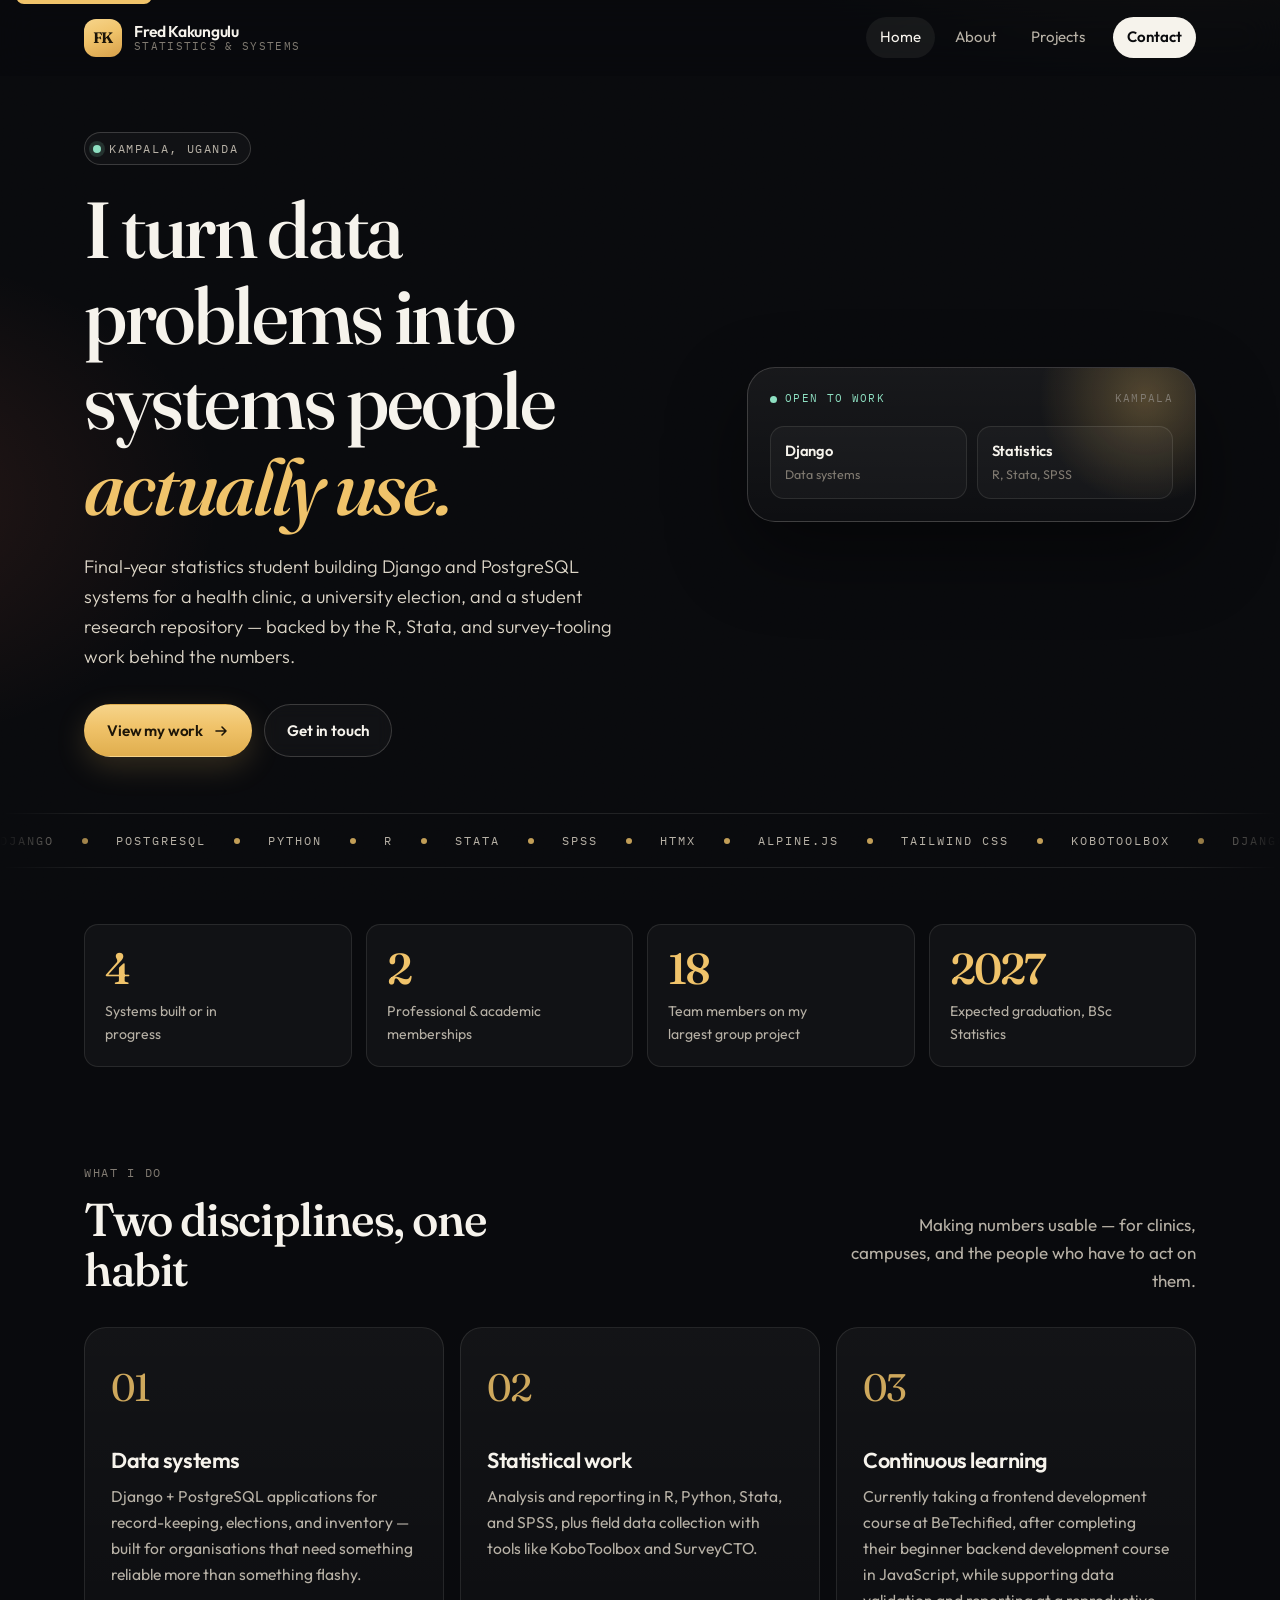
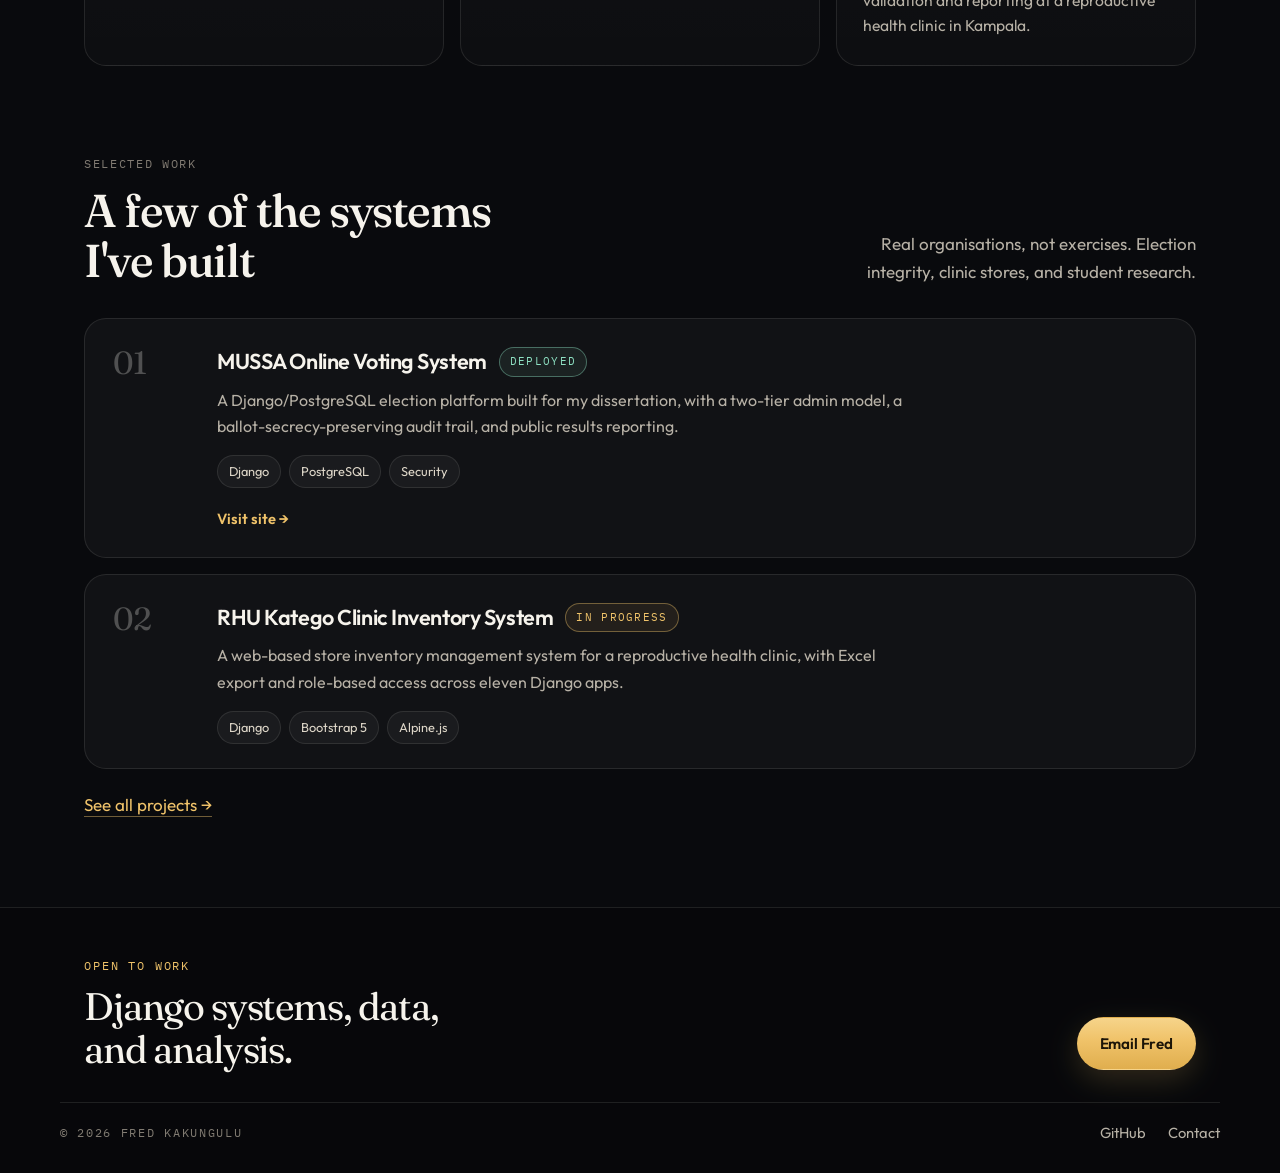
==== index.html @ c9cd0641 "Add initial website structure and functionality - Create index.html for the homepage with a hero sec" ====
<!DOCTYPE html>
<html lang="en">
<head>
  <meta charset="UTF-8">
  <meta name="viewport" content="width=device-width, initial-scale=1.0">
  <title>Fred Kakungulu — Statistician & Data Systems Developer</title>
  <meta name="description" content="Fred Kakungulu is a final-year statistics student in Kampala, Uganda, building Django and PostgreSQL data systems for health, education, and civic life.">
  <meta name="theme-color" content="#090a0d">
  <link rel="icon" href="data:image/svg+xml,%3Csvg xmlns='http://www.w3.org/2000/svg' viewBox='0 0 100 100'%3E%3Crect width='100' height='100' rx='22' fill='%23f0c36a'/%3E%3Ctext x='50' y='64' font-family='Georgia' font-size='42' font-weight='600' fill='%231c1508' text-anchor='middle'%3EFK%3C/text%3E%3C/svg%3E">
  <link rel="stylesheet" href="css/style.css">
</head>
<body>

  <a class="skip-link" href="#main">Skip to content</a>

  <header class="site-header">
    <div class="container nav">
      <a href="index.html" class="logo">
        <span class="logo-mark">FK</span>
        <span class="logo-text">
          <strong>Fred Kakungulu</strong>
          <span>Statistics &amp; systems</span>
        </span>
      </a>
      <button class="nav-toggle" aria-label="Toggle menu" aria-expanded="false">
        <span></span><span></span><span></span>
      </button>
      <nav class="nav-links">
        <a href="index.html">Home</a>
        <a href="about.html">About</a>
        <a href="projects.html">Projects</a>
        <a href="contact.html" class="nav-cta">Contact</a>
      </nav>
    </div>
  </header>

  <main id="main">

    <section class="hero">
      <div class="container hero-grid">
        <div>
          <p class="eyebrow"><span class="dot" aria-hidden="true"></span> Kampala, Uganda</p>
          <h1>I turn data problems into systems people <em class="accent">actually use.</em></h1>
          <p class="lead">Final-year statistics student building Django and PostgreSQL systems for a health clinic, a university election, and a student research repository — backed by the R, Stata, and survey-tooling work behind the numbers.</p>
          <div class="btn-row">
            <a href="projects.html" class="btn btn-primary">
              View my work
              <svg viewBox="0 0 16 16" fill="none" aria-hidden="true"><path d="M3 8h10M9 4l4 4-4 4" stroke="currentColor" stroke-width="1.6" stroke-linecap="round" stroke-linejoin="round"/></svg>
            </a>
            <a href="contact.html" class="btn btn-ghost">Get in touch</a>
          </div>
        </div>

        <aside class="hero-panel" aria-hidden="true">
          <div class="panel-top">
            <span class="live-pill"><i></i> Open to work</span>
            <span class="panel-meta">Kampala</span>
          </div>
          <div class="panel-facts">
            <div class="fact">
              <strong>Django</strong>
              <span>Data systems</span>
            </div>
            <div class="fact">
              <strong>Statistics</strong>
              <span>R, Stata, SPSS</span>
            </div>
          </div>
        </aside>
      </div>

      <div class="marquee" aria-label="Tools I work with">
        <div class="marquee-track">
          <ul>
            <li>Django</li>
            <li>PostgreSQL</li>
            <li>Python</li>
            <li>R</li>
            <li>Stata</li>
            <li>SPSS</li>
            <li>HTMX</li>
            <li>Alpine.js</li>
            <li>Tailwind CSS</li>
            <li>KoboToolbox</li>
          </ul>
          <ul aria-hidden="true">
            <li>Django</li>
            <li>PostgreSQL</li>
            <li>Python</li>
            <li>R</li>
            <li>Stata</li>
            <li>SPSS</li>
            <li>HTMX</li>
            <li>Alpine.js</li>
            <li>Tailwind CSS</li>
            <li>KoboToolbox</li>
          </ul>
        </div>
      </div>
    </section>

    <section class="stats">
      <div class="container stats-grid">
        <div class="stat">
          <div class="stat-num" data-count="4">4</div>
          <div class="stat-label">Systems built or in progress</div>
        </div>
        <div class="stat">
          <div class="stat-num" data-count="2">2</div>
          <div class="stat-label">Professional &amp; academic memberships</div>
        </div>
        <div class="stat">
          <div class="stat-num" data-count="18">18</div>
          <div class="stat-label">Team members on my largest group project</div>
        </div>
        <div class="stat">
          <div class="stat-num" data-count="2027">2027</div>
          <div class="stat-label">Expected graduation, BSc Statistics</div>
        </div>
      </div>
    </section>

    <section class="section">
      <div class="container">
        <div class="section-head">
          <div>
            <span class="mono">What I do</span>
            <h2>Two disciplines, one habit</h2>
          </div>
          <p>Making numbers usable — for clinics, campuses, and the people who have to act on them.</p>
        </div>
        <div class="grid-3">
          <article class="panel">
            <span class="index">01</span>
            <h3>Data systems</h3>
            <p>Django + PostgreSQL applications for record-keeping, elections, and inventory — built for organisations that need something reliable more than something flashy.</p>
          </article>
          <article class="panel">
            <span class="index">02</span>
            <h3>Statistical work</h3>
            <p>Analysis and reporting in R, Python, Stata, and SPSS, plus field data collection with tools like KoboToolbox and SurveyCTO.</p>
          </article>
          <article class="panel">
            <span class="index">03</span>
            <h3>Continuous learning</h3>
            <p>Currently taking a frontend development course at BeTechified, after completing their beginner backend development course in JavaScript, while supporting data validation and reporting at a reproductive health clinic in Kampala.</p>
          </article>
        </div>
      </div>
    </section>

    <section class="section" style="padding-top: 0;">
      <div class="container">
        <div class="section-head">
          <div>
            <span class="mono">Selected work</span>
            <h2>A few of the systems I've built</h2>
          </div>
          <p>Real organisations, not exercises. Election integrity, clinic stores, and student research.</p>
        </div>
        <div class="project-list">
          <article class="project-card">
            <span class="project-index">01</span>
            <div>
              <div class="project-title-row">
                <h3>MUSSA Online Voting System</h3>
                <span class="status status-live">Deployed</span>
              </div>
              <p class="project-desc">A Django/PostgreSQL election platform built for my dissertation, with a two-tier admin model, a ballot-secrecy-preserving audit trail, and public results reporting.</p>
              <div class="tag-row">
                <span class="tag">Django</span>
                <span class="tag">PostgreSQL</span>
                <span class="tag">Security</span>
              </div>
              <div class="project-links">
                <a href="https://mussaelections.com" target="_blank" rel="noopener">Visit site →</a>
              </div>
            </div>
          </article>
          <article class="project-card">
            <span class="project-index">02</span>
            <div>
              <div class="project-title-row">
                <h3>RHU Katego Clinic Inventory System</h3>
                <span class="status status-progress">In progress</span>
              </div>
              <p class="project-desc">A web-based store inventory management system for a reproductive health clinic, with Excel export and role-based access across eleven Django apps.</p>
              <div class="tag-row">
                <span class="tag">Django</span>
                <span class="tag">Bootstrap 5</span>
                <span class="tag">Alpine.js</span>
              </div>
            </div>
          </article>
        </div>
        <div class="see-more">
          <a href="projects.html" class="inline-link">See all projects →</a>
        </div>
      </div>
    </section>

  </main>

  <footer class="site-footer">
    <div class="container footer-top">
      <div>
        <p class="footer-kicker">Open to work</p>
        <p class="footer-title">Django systems, data, and analysis.</p>
      </div>
      <a href="mailto:fredkakungulu@outlook.com" class="btn btn-primary">Email Fred</a>
    </div>
    <div class="container footer-row">
      <span class="mono">© <span id="year"></span> Fred Kakungulu</span>
      <div class="footer-links">
        <a href="https://github.com/FredKakungulu" target="_blank" rel="noopener">GitHub</a>
        <a href="contact.html">Contact</a>
      </div>
    </div>
  </footer>

  <script src="js/main.js"></script>
</body>
</html>
---- css/style.css ----
@import url('https://fonts.googleapis.com/css2?family=Fraunces:ital,opsz,wght@0,9..144,520;0,9..144,640;1,9..144,520&family=IBM+Plex+Mono:wght@400;500&family=Outfit:wght@300;400;500;600;700&display=swap');

/* ============================================
   TOKENS
   ============================================ */
:root {
  --bg: #090a0d;
  --bg-elev: rgba(255, 252, 246, 0.035);
  --bg-elev-solid: #14161c;
  --ink: #f6f3ec;
  --muted: #b7b1a6;
  --faint: #817b72;
  --line: rgba(246, 243, 236, 0.1);
  --line-strong: rgba(246, 243, 236, 0.18);
  --gold: #f0c36a;
  --gold-deep: #c9922e;
  --ink-on-gold: #1c1508;
  --coral: #ff7a59;
  --mint: #8ee0c2;
  --shadow: 0 30px 80px rgba(0, 0, 0, 0.45);
  --radius: 22px;
  --radius-sm: 14px;
  --header-h: 76px;

  --font-sans: 'Outfit', -apple-system, BlinkMacSystemFont, 'Segoe UI', sans-serif;
  --font-serif: 'Fraunces', Georgia, 'Times New Roman', serif;
  --font-mono: 'IBM Plex Mono', 'SF Mono', Consolas, monospace;

  --max-width: 1160px;
  --gutter: 24px;
}

/* ============================================
   RESET
   ============================================ */
*, *::before, *::after { box-sizing: border-box; }
html { scroll-behavior: smooth; color-scheme: dark; }
body, h1, h2, h3, h4, p, figure, blockquote, dl, dd, ul, ol { margin: 0; }
ul, ol { padding: 0; list-style: none; }
img { max-width: 100%; display: block; }
a { color: inherit; text-decoration: none; }
button { font: inherit; color: inherit; background: none; border: none; cursor: pointer; }

/* ============================================
   BASE
   ============================================ */
body {
  min-height: 100vh;
  display: flex;
  flex-direction: column;
  background:
    radial-gradient(980px 520px at 92% -8%, rgba(240, 195, 106, 0.16), transparent 58%),
    radial-gradient(720px 480px at -12% 18%, rgba(255, 122, 89, 0.12), transparent 52%),
    radial-gradient(640px 420px at 50% 110%, rgba(142, 224, 194, 0.06), transparent 50%),
    var(--bg);
  color: var(--ink);
  font-family: var(--font-sans);
  font-size: 17px;
  font-weight: 400;
  line-height: 1.65;
  -webkit-font-smoothing: antialiased;
}

body::before {
  content: '';
  pointer-events: none;
  position: fixed;
  inset: 0;
  opacity: 0.18;
  background-image: url("data:image/svg+xml,%3Csvg xmlns='http://www.w3.org/2000/svg' width='180' height='180'%3E%3Cfilter id='n'%3E%3CfeTurbulence type='fractalNoise' baseFrequency='.85' numOctaves='2' stitchTiles='stitch'/%3E%3C/filter%3E%3Crect width='180' height='180' filter='url(%23n)' opacity='.55'/%3E%3C/svg%3E");
  mix-blend-mode: overlay;
  z-index: 0;
}

main { flex: 1; position: relative; z-index: 1; }
.site-header, .site-footer { position: relative; z-index: 2; }
.site-header { z-index: 50; }

.container {
  max-width: var(--max-width);
  margin: 0 auto;
  padding: 0 var(--gutter);
}

h1, h2, h3, h4 {
  font-family: var(--font-serif);
  font-weight: 520;
  letter-spacing: -0.03em;
  line-height: 1.08;
  color: var(--ink);
}

h1 { font-size: clamp(2.8rem, 6.2vw, 5.15rem); }
h2 { font-size: clamp(2rem, 3.6vw, 3rem); }
h3 { font-size: 1.35rem; font-family: var(--font-sans); font-weight: 600; letter-spacing: -0.02em; line-height: 1.25; }

p { color: var(--muted); max-width: 64ch; }
p.lead { font-size: 1.14rem; color: #ddd6c8; max-width: 46ch; font-weight: 300; }

.mono {
  font-family: var(--font-mono);
  font-size: 0.75rem;
  letter-spacing: 0.14em;
  text-transform: uppercase;
  color: var(--faint);
}

em.accent {
  font-style: italic;
  font-weight: 520;
  color: var(--gold);
}

::selection { background: var(--gold); color: var(--ink-on-gold); }

:focus-visible {
  outline: 2px solid var(--gold);
  outline-offset: 3px;
  border-radius: 4px;
}

.skip-link {
  position: absolute;
  left: 16px;
  top: -40px;
  background: var(--gold);
  color: var(--ink-on-gold);
  padding: 8px 12px;
  border-radius: 8px;
  z-index: 80;
}
.skip-link:focus { top: 12px; }

/* ============================================
   BUTTONS
   ============================================ */
.btn {
  display: inline-flex;
  align-items: center;
  gap: 10px;
  padding: 13px 22px;
  border-radius: 999px;
  font-weight: 600;
  font-size: 0.95rem;
  letter-spacing: -0.01em;
  border: 1px solid transparent;
  transition: transform 0.2s ease, background-color 0.2s ease, border-color 0.2s ease, color 0.2s ease, box-shadow 0.2s ease;
}
.btn svg { width: 16px; height: 16px; }
.btn:hover { transform: translateY(-2px); }
.btn:active { transform: translateY(0); }

.btn-primary {
  background: linear-gradient(180deg, #f6d48a, var(--gold) 42%, #e0ae4e);
  color: var(--ink-on-gold);
  box-shadow: 0 10px 30px rgba(240, 195, 106, 0.18);
}
.btn-primary:hover { box-shadow: 0 16px 36px rgba(240, 195, 106, 0.28); }

.btn-ghost {
  background: rgba(255, 252, 246, 0.03);
  border-color: var(--line-strong);
  color: var(--ink);
  backdrop-filter: blur(8px);
}
.btn-ghost:hover { border-color: var(--gold); color: var(--gold); }

.btn-row { display: flex; gap: 12px; flex-wrap: wrap; }

a.inline-link {
  color: var(--gold);
  border-bottom: 1px solid rgba(240, 195, 106, 0.45);
  padding-bottom: 1px;
}
a.inline-link:hover { color: #fff; border-color: var(--gold); }

/* ============================================
   NAV
   ============================================ */
.site-header {
  position: sticky;
  top: 0;
  height: var(--header-h);
  background: rgba(9, 10, 13, 0.55);
  backdrop-filter: blur(18px);
  border-bottom: 1px solid transparent;
  transition: background-color 0.25s ease, border-color 0.25s ease;
}
.site-header.is-scrolled {
  background: rgba(9, 10, 13, 0.86);
  border-bottom-color: var(--line);
}

.nav {
  height: 100%;
  display: flex;
  align-items: center;
  justify-content: space-between;
}

.logo {
  display: flex;
  align-items: center;
  gap: 12px;
  min-width: 0;
}
.logo-mark {
  width: 38px;
  height: 38px;
  border-radius: 12px;
  display: grid;
  place-items: center;
  background: linear-gradient(160deg, #f6d48a, var(--gold) 45%, #d7a04a);
  color: var(--ink-on-gold);
  font-family: var(--font-serif);
  font-weight: 640;
  font-size: 0.95rem;
  letter-spacing: -0.04em;
  flex-shrink: 0;
}
.logo-text {
  display: flex;
  flex-direction: column;
  line-height: 1.15;
}
.logo-text strong {
  font-weight: 600;
  font-size: 0.98rem;
  letter-spacing: -0.02em;
}
.logo-text span {
  font-family: var(--font-mono);
  font-size: 0.68rem;
  letter-spacing: 0.12em;
  text-transform: uppercase;
  color: var(--faint);
}

.nav-links {
  display: flex;
  align-items: center;
  gap: 6px;
}
.nav-links a {
  position: relative;
  font-size: 0.94rem;
  color: var(--muted);
  padding: 8px 14px;
  border-radius: 999px;
  transition: color 0.15s ease, background-color 0.15s ease;
}
.nav-links a:hover { color: var(--ink); }
.nav-links a.active {
  color: var(--ink);
  background: rgba(246, 243, 236, 0.06);
}
.nav-links a.nav-cta {
  margin-left: 8px;
  background: var(--ink);
  color: var(--bg);
  font-weight: 600;
}
.nav-links a.nav-cta:hover { background: var(--gold); color: var(--ink-on-gold); }
.nav-links a.nav-cta.active { background: var(--gold); color: var(--ink-on-gold); }

.nav-toggle {
  display: none;
  width: 42px;
  height: 42px;
  border-radius: 12px;
  border: 1px solid var(--line-strong);
  position: relative;
}
.nav-toggle span {
  position: absolute;
  left: 12px;
  right: 12px;
  height: 1.5px;
  background: var(--ink);
  transition: transform 0.2s ease, opacity 0.2s ease;
}
.nav-toggle span:nth-child(1) { top: 15px; }
.nav-toggle span:nth-child(2) { top: 20px; }
.nav-toggle span:nth-child(3) { top: 25px; }
.nav-toggle.is-open span:nth-child(1) { transform: translateY(5px) rotate(45deg); }
.nav-toggle.is-open span:nth-child(2) { opacity: 0; }
.nav-toggle.is-open span:nth-child(3) { transform: translateY(-5px) rotate(-45deg); }

@media (max-width: 760px) {
  .logo-text span { display: none; }
  .nav-toggle { display: block; }
  .nav-links {
    position: absolute;
    top: calc(100% + 8px);
    left: 12px;
    right: 12px;
    z-index: 60;
    background: #1a1c24;
    border: 1px solid rgba(246, 243, 236, 0.16);
    border-radius: 18px;
    box-shadow: 0 24px 60px rgba(0, 0, 0, 0.65);
    flex-direction: column;
    align-items: stretch;
    gap: 4px;
    padding: 10px;
    transform: translateY(-8px);
    opacity: 0;
    pointer-events: none;
    transition: transform 0.18s ease, opacity 0.18s ease;
  }
  .nav-links a { color: var(--ink); }
  .nav-links.is-open {
    transform: translateY(0);
    opacity: 1;
    pointer-events: auto;
  }
  .nav-links a { padding: 12px 14px; }
  .nav-links a.nav-cta { margin-left: 0; text-align: center; }
}

/* ============================================
   HERO
   ============================================ */
.hero {
  position: relative;
  padding: 56px 0 28px;
}
.hero-grid {
  display: grid;
  grid-template-columns: 1.15fr 0.85fr;
  gap: 56px;
  align-items: center;
}
.eyebrow {
  display: inline-flex;
  align-items: center;
  gap: 8px;
  margin-bottom: 22px;
  padding: 6px 12px 6px 8px;
  border-radius: 999px;
  border: 1px solid var(--line-strong);
  background: rgba(255, 252, 246, 0.03);
  font-family: var(--font-mono);
  font-size: 0.72rem;
  letter-spacing: 0.14em;
  text-transform: uppercase;
  color: var(--muted);
}
.eyebrow .dot {
  width: 8px;
  height: 8px;
  border-radius: 50%;
  background: var(--mint);
  box-shadow: 0 0 0 4px rgba(142, 224, 194, 0.15);
}
.hero h1 { margin-bottom: 22px; max-width: 11ch; }
.hero p.lead { margin-bottom: 32px; }

.hero-panel {
  position: relative;
  border-radius: 28px;
  padding: 22px;
  background:
    linear-gradient(180deg, rgba(255, 252, 246, 0.06), rgba(255, 252, 246, 0.02));
  border: 1px solid var(--line-strong);
  box-shadow: var(--shadow);
  overflow: hidden;
}
.hero-panel::before {
  content: '';
  position: absolute;
  width: 220px;
  height: 220px;
  right: -60px;
  top: -80px;
  background: radial-gradient(circle, rgba(240, 195, 106, 0.28), transparent 68%);
  pointer-events: none;
}
.panel-top {
  display: flex;
  justify-content: space-between;
  align-items: center;
  margin-bottom: 18px;
  position: relative;
}
.live-pill {
  display: inline-flex;
  align-items: center;
  gap: 8px;
  font-family: var(--font-mono);
  font-size: 0.68rem;
  letter-spacing: 0.12em;
  text-transform: uppercase;
  color: var(--mint);
}
.live-pill i {
  width: 7px;
  height: 7px;
  border-radius: 50%;
  background: var(--mint);
  display: block;
}
.panel-meta {
  font-family: var(--font-mono);
  font-size: 0.68rem;
  letter-spacing: 0.12em;
  text-transform: uppercase;
  color: var(--faint);
}
.panel-facts {
  display: grid;
  grid-template-columns: 1fr 1fr;
  gap: 10px;
  position: relative;
}
.fact {
  padding: 12px 14px;
  border-radius: 14px;
  background: rgba(255, 252, 246, 0.03);
  border: 1px solid var(--line);
}
.fact strong {
  display: block;
  font-size: 0.92rem;
  font-weight: 600;
  letter-spacing: -0.02em;
}
.fact span {
  display: block;
  margin-top: 2px;
  font-size: 0.78rem;
  color: var(--faint);
}

@media (max-width: 900px) {
  .hero { padding-top: 36px; }
  .hero-grid { grid-template-columns: 1fr; gap: 36px; }
  .hero h1 { max-width: 14ch; }
  .hero-panel { max-width: 520px; }
}

/* ============================================
   MARQUEE
   ============================================ */
.marquee {
  margin-top: 56px;
  border-block: 1px solid var(--line);
  overflow: hidden;
  padding: 16px 0;
  mask-image: linear-gradient(90deg, transparent, #000 8%, #000 92%, transparent);
}
.marquee-track {
  display: flex;
  width: max-content;
  animation: marquee 36s linear infinite;
}
.marquee-track ul {
  display: flex;
  align-items: center;
  gap: 28px;
  padding-right: 28px;
}
.marquee-track li {
  display: flex;
  align-items: center;
  gap: 28px;
  font-family: var(--font-mono);
  font-size: 0.78rem;
  letter-spacing: 0.16em;
  text-transform: uppercase;
  color: var(--muted);
  white-space: nowrap;
}
.marquee-track li::after {
  content: '';
  width: 6px;
  height: 6px;
  border-radius: 50%;
  background: var(--gold);
  opacity: 0.8;
}
@keyframes marquee {
  to { transform: translateX(-50%); }
}

/* ============================================
   STATS
   ============================================ */
.stats { padding: 28px 0 8px; }
.stats-grid {
  display: grid;
  grid-template-columns: repeat(4, 1fr);
  gap: 14px;
}
.stat {
  padding: 22px 20px 20px;
  border-radius: var(--radius-sm);
  background: var(--bg-elev);
  border: 1px solid var(--line);
}
.stat-num {
  font-family: var(--font-serif);
  font-size: clamp(2rem, 3.4vw, 2.7rem);
  font-weight: 520;
  letter-spacing: -0.04em;
  color: var(--gold);
  line-height: 1;
}
.stat-label {
  margin-top: 10px;
  font-size: 0.88rem;
  color: var(--muted);
  max-width: 18ch;
}

@media (max-width: 800px) {
  .stats-grid { grid-template-columns: 1fr 1fr; }
}

/* ============================================
   SECTIONS
   ============================================ */
.section { padding: 88px 0; }
.section-head {
  display: flex;
  justify-content: space-between;
  align-items: flex-end;
  gap: 24px;
  margin-bottom: 32px;
}
.section-head .mono { display: block; margin-bottom: 12px; }
.section-head h2 { max-width: 16ch; }
.section-head p { max-width: 32ch; text-align: right; }

@media (max-width: 720px) {
  .section { padding: 64px 0; }
  .section-head { flex-direction: column; align-items: flex-start; }
  .section-head p { text-align: left; }
}

.grid-3 {
  display: grid;
  grid-template-columns: repeat(3, 1fr);
  gap: 16px;
}
.panel {
  position: relative;
  padding: 28px 26px 26px;
  border-radius: var(--radius);
  background: linear-gradient(180deg, rgba(255, 252, 246, 0.045), rgba(255, 252, 246, 0.02));
  border: 1px solid var(--line);
  min-height: 240px;
  overflow: hidden;
  transition: transform 0.25s ease, border-color 0.25s ease, background-color 0.25s ease;
}
.panel:hover {
  transform: translateY(-4px);
  border-color: rgba(240, 195, 106, 0.45);
}
.panel .index {
  font-family: var(--font-serif);
  font-size: 2.4rem;
  color: rgba(240, 195, 106, 0.85);
  letter-spacing: -0.04em;
  display: block;
  margin-bottom: 28px;
}
.panel h3 { margin-bottom: 10px; }
.panel p { font-size: 0.98rem; }

@media (max-width: 860px) {
  .grid-3 { grid-template-columns: 1fr; }
  .panel { min-height: 0; }
}

/* ============================================
   PROJECTS
   ============================================ */
.project-list {
  display: flex;
  flex-direction: column;
  gap: 16px;
}
.project-card {
  display: grid;
  grid-template-columns: 92px 1fr;
  gap: 12px;
  padding: 28px 28px 24px;
  border-radius: var(--radius);
  background: var(--bg-elev);
  border: 1px solid var(--line);
  transition: transform 0.25s ease, border-color 0.25s ease, background-color 0.25s ease;
}
.project-card:hover {
  transform: translateY(-3px);
  border-color: rgba(240, 195, 106, 0.4);
  background: rgba(255, 252, 246, 0.05);
}
.project-index {
  font-family: var(--font-serif);
  font-size: 2rem;
  color: rgba(246, 243, 236, 0.28);
  letter-spacing: -0.04em;
  line-height: 1;
}
.project-title-row {
  display: flex;
  align-items: center;
  gap: 12px;
  flex-wrap: wrap;
  margin-bottom: 10px;
}
.project-title-row h3 { font-size: 1.35rem; }
.project-desc { margin-bottom: 16px; font-size: 1rem; }

.status {
  font-family: var(--font-mono);
  font-size: 0.68rem;
  letter-spacing: 0.12em;
  text-transform: uppercase;
  padding: 5px 10px;
  border-radius: 999px;
  border: 1px solid;
  white-space: nowrap;
}
.status-live { color: var(--mint); border-color: rgba(142, 224, 194, 0.4); background: rgba(142, 224, 194, 0.08); }
.status-progress { color: var(--gold); border-color: rgba(240, 195, 106, 0.4); background: rgba(240, 195, 106, 0.08); }
.status-academic { color: var(--muted); border-color: var(--line-strong); background: rgba(255, 252, 246, 0.03); }

.tag-row { display: flex; flex-wrap: wrap; gap: 8px; }
.tag {
  font-size: 0.8rem;
  color: #ddd6c8;
  background: rgba(255, 252, 246, 0.04);
  border: 1px solid var(--line);
  border-radius: 999px;
  padding: 5px 11px;
}
.project-links { margin-top: 16px; }
.project-links a {
  display: inline-flex;
  align-items: center;
  gap: 6px;
  color: var(--gold);
  font-weight: 600;
  font-size: 0.92rem;
}
.project-links a:hover { color: #fff; }
.see-more { margin-top: 22px; }

@media (max-width: 700px) {
  .project-card { grid-template-columns: 1fr; padding: 22px; }
}

/* ============================================
   PAGE HEADER
   ============================================ */
.page-header { padding: 64px 0 12px; }
.page-header .mono { display: block; margin-bottom: 14px; }
.page-header h1 { max-width: 12ch; }
.page-header p { margin-top: 18px; font-size: 1.08rem; }

/* ============================================
   ABOUT
   ============================================ */
.avatar-block {
  display: grid;
  grid-template-columns: auto 1fr;
  gap: 32px;
  align-items: start;
  margin-bottom: 28px;
}
.avatar {
  width: 132px;
  height: 132px;
  border-radius: 36px;
  display: grid;
  place-items: center;
  font-family: var(--font-serif);
  font-size: 2.4rem;
  letter-spacing: -0.04em;
  color: var(--ink-on-gold);
  background:
    linear-gradient(160deg, #f6d48a, var(--gold) 40%, #d8894a);
  box-shadow: 0 20px 50px rgba(240, 195, 106, 0.18);
  overflow: hidden;
}
.avatar img { width: 100%; height: 100%; object-fit: cover; }
.avatar-block .lead { margin-bottom: 14px; }

.timeline { display: flex; flex-direction: column; gap: 14px; }
.timeline-item {
  display: grid;
  grid-template-columns: 180px 1fr;
  gap: 24px;
  padding: 22px 24px;
  border-radius: var(--radius-sm);
  border: 1px solid var(--line);
  background: var(--bg-elev);
}
.timeline-item h3 { margin: 6px 0 8px; font-size: 1.12rem; }
.timeline-item .mono { color: var(--gold); }

.skill-groups {
  display: grid;
  grid-template-columns: 1fr 1fr;
  gap: 16px;
}
.skill-group {
  padding: 22px;
  border-radius: var(--radius-sm);
  border: 1px solid var(--line);
  background: var(--bg-elev);
}
.skill-group .mono { display: block; margin-bottom: 14px; color: var(--gold); }

@media (max-width: 760px) {
  .avatar-block, .timeline-item, .skill-groups { grid-template-columns: 1fr; }
}

/* ============================================
   CONTACT
   ============================================ */
.contact-grid {
  display: grid;
  grid-template-columns: 0.9fr 1.1fr;
  gap: 28px;
  align-items: start;
}
.contact-intro {
  padding: 8px 8px 8px 0;
}
.contact-lead { margin-bottom: 28px; }
.contact-list { display: flex; flex-direction: column; gap: 12px; }
.contact-row {
  display: flex;
  justify-content: space-between;
  align-items: center;
  gap: 16px;
  padding: 18px 20px;
  border-radius: var(--radius-sm);
  border: 1px solid var(--line);
  background: var(--bg-elev);
}
.contact-row-label {
  font-family: var(--font-mono);
  font-size: 0.68rem;
  letter-spacing: 0.14em;
  text-transform: uppercase;
  color: var(--faint);
  margin-bottom: 4px;
}
.contact-row .mono {
  letter-spacing: 0;
  text-transform: none;
  font-size: 0.95rem;
  color: var(--ink);
}
.copy-btn {
  font-size: 0.82rem;
  font-weight: 600;
  color: var(--ink-on-gold);
  background: var(--gold);
  padding: 8px 14px;
  border-radius: 999px;
  flex-shrink: 0;
  transition: transform 0.15s ease, background-color 0.15s ease;
}
.copy-btn:hover { background: #f6d48a; transform: translateY(-1px); }

@media (max-width: 800px) {
  .contact-grid { grid-template-columns: 1fr; }
  .contact-row { align-items: flex-start; flex-direction: column; }
}

/* ============================================
   FOOTER
   ============================================ */
.site-footer {
  margin-top: auto;
  border-top: 1px solid var(--line);
  background: rgba(0, 0, 0, 0.22);
}
.footer-top {
  display: flex;
  justify-content: space-between;
  align-items: flex-end;
  gap: 24px;
  padding-top: 48px;
  padding-bottom: 32px;
}
.footer-kicker {
  font-family: var(--font-mono);
  font-size: 0.72rem;
  letter-spacing: 0.16em;
  text-transform: uppercase;
  color: var(--gold);
  margin-bottom: 10px;
}
.footer-title {
  font-family: var(--font-serif);
  font-size: clamp(1.8rem, 3vw, 2.6rem);
  letter-spacing: -0.03em;
  line-height: 1.1;
  color: var(--ink);
  max-width: 16ch;
}
.footer-row {
  display: flex;
  justify-content: space-between;
  align-items: center;
  gap: 12px;
  flex-wrap: wrap;
  padding: 18px 0 28px;
  border-top: 1px solid var(--line);
}
.footer-links { display: flex; gap: 22px; }
.footer-links a { color: var(--muted); font-size: 0.92rem; }
.footer-links a:hover { color: var(--gold); }

@media (max-width: 700px) {
  .footer-top { flex-direction: column; align-items: flex-start; }
}

/* ============================================
   MOTION
   ============================================ */
@media (prefers-reduced-motion: no-preference) {
  .reveal {
    opacity: 0;
    transform: translateY(18px);
    transition: opacity 0.7s ease, transform 0.7s ease;
  }
  .reveal.is-visible { opacity: 1; transform: none; }
}

@media (prefers-reduced-motion: reduce) {
  html { scroll-behavior: auto; }
  .marquee-track { animation: none; }
  .btn:hover, .panel:hover, .project-card:hover, .copy-btn:hover { transform: none; }
}
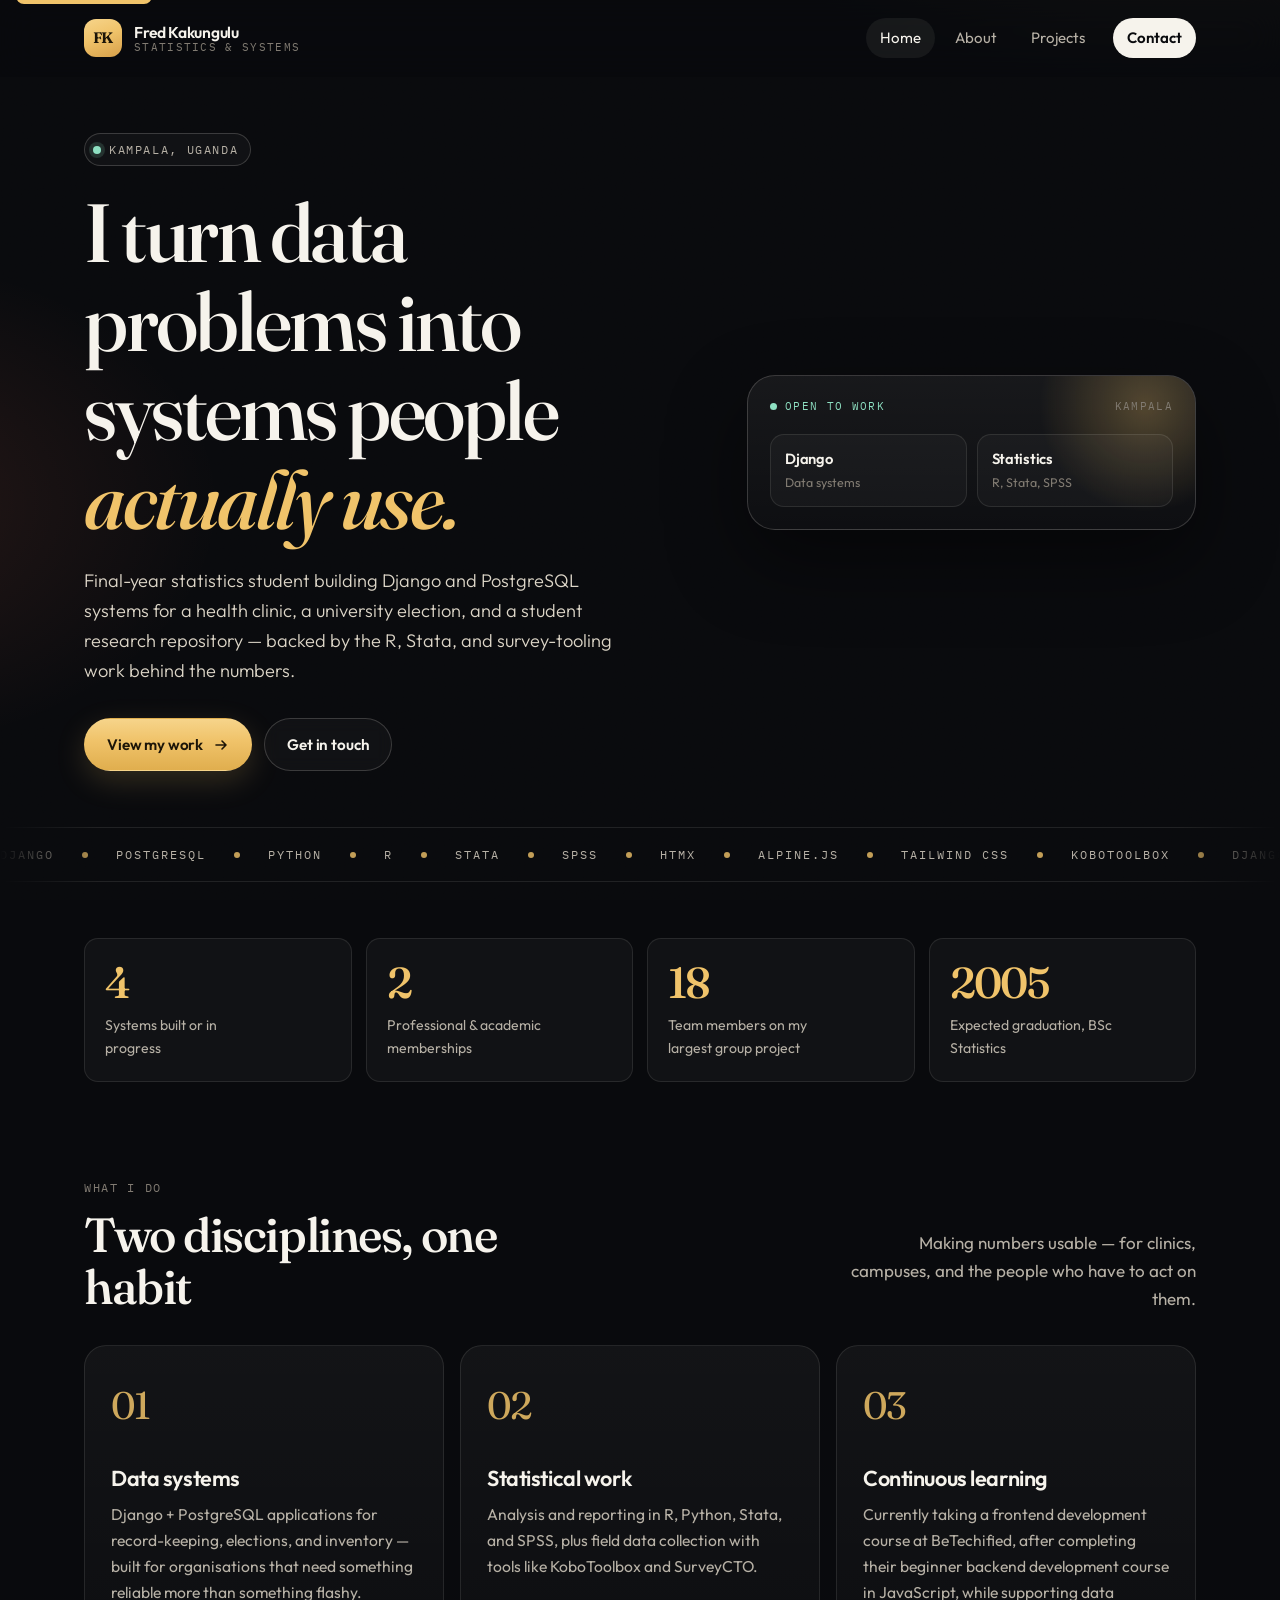
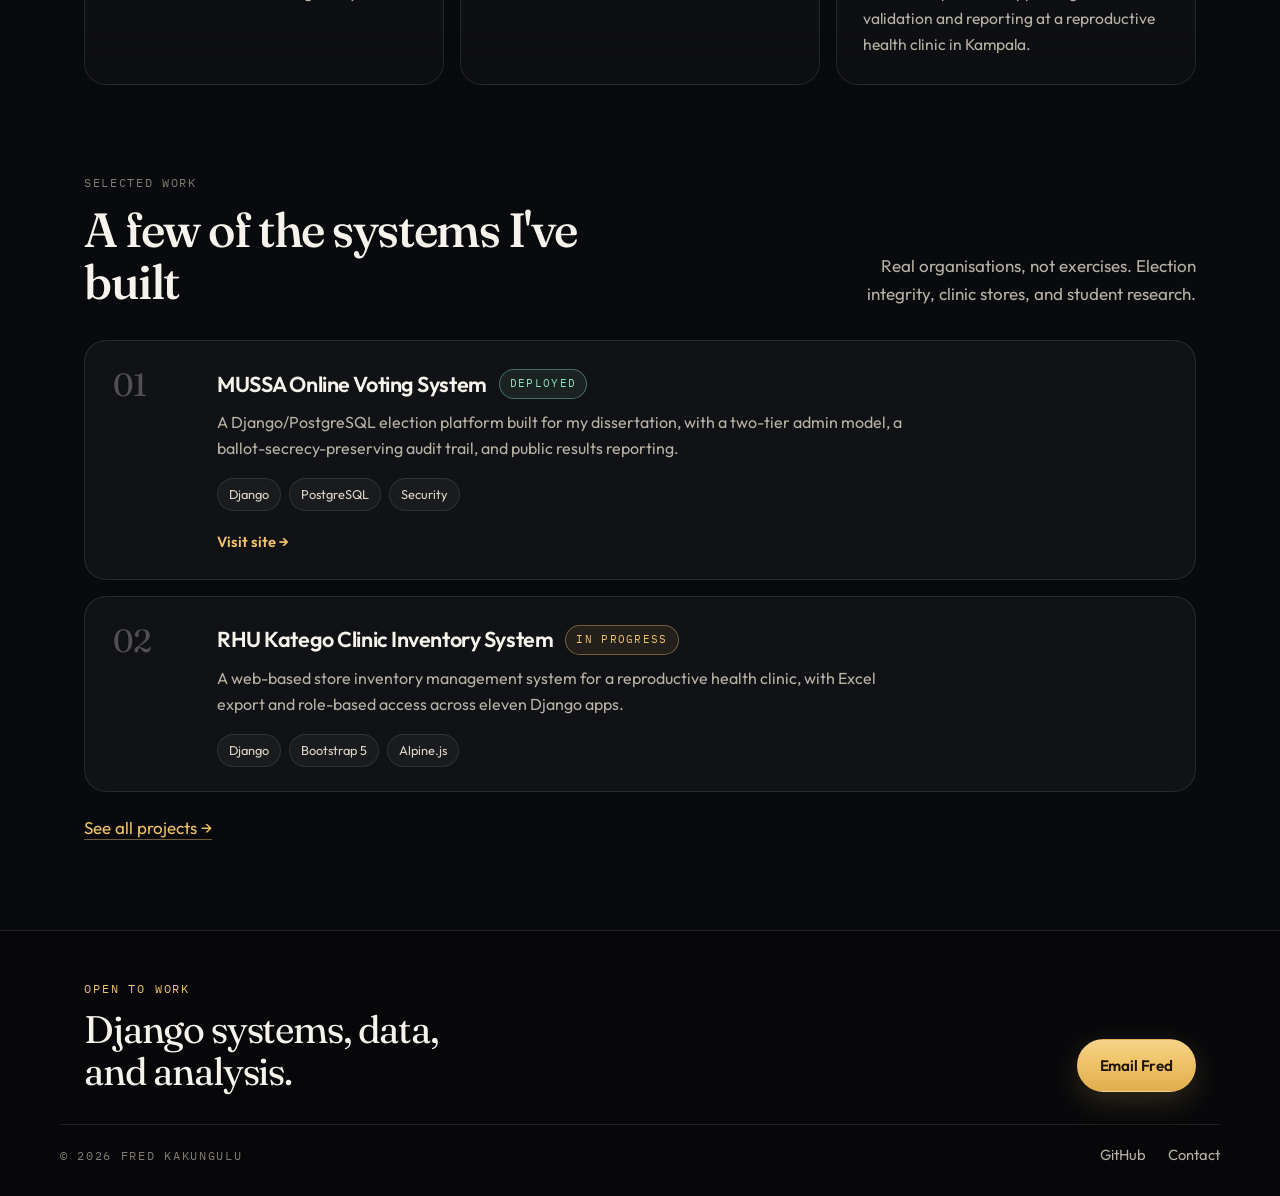
==== commit ee54333b: "Update viewport meta tag for responsive design across multiple HTML files" ====
--- a/index.html
+++ b/index.html
@@ -2,7 +2,7 @@
 <html lang="en">
 <head>
   <meta charset="UTF-8">
-  <meta name="viewport" content="width=device-width, initial-scale=1.0">
+  <meta name="viewport" content="width=device-width, initial-scale=1.0, viewport-fit=cover">
   <title>Fred Kakungulu — Statistician & Data Systems Developer</title>
   <meta name="description" content="Fred Kakungulu is a final-year statistics student in Kampala, Uganda, building Django and PostgreSQL data systems for health, education, and civic life.">
   <meta name="theme-color" content="#090a0d">
--- a/css/style.css
+++ b/css/style.css
@@ -34,7 +34,7 @@
    RESET
    ============================================ */
 *, *::before, *::after { box-sizing: border-box; }
-html { scroll-behavior: smooth; color-scheme: dark; }
+html { scroll-behavior: smooth; color-scheme: dark; overflow-x: clip; }
 body, h1, h2, h3, h4, p, figure, blockquote, dl, dd, ul, ol { margin: 0; }
 ul, ol { padding: 0; list-style: none; }
 img { max-width: 100%; display: block; }
@@ -46,8 +46,12 @@
    ============================================ */
 body {
   min-height: 100vh;
+  min-height: 100dvh;
+  overflow-x: clip;
   display: flex;
   flex-direction: column;
+  padding-left: env(safe-area-inset-left);
+  padding-right: env(safe-area-inset-right);
   background:
     radial-gradient(980px 520px at 92% -8%, rgba(240, 195, 106, 0.16), transparent 58%),
     radial-gradient(720px 480px at -12% 18%, rgba(255, 122, 89, 0.12), transparent 52%),
@@ -90,8 +94,8 @@
   color: var(--ink);
 }
 
-h1 { font-size: clamp(2.8rem, 6.2vw, 5.15rem); }
-h2 { font-size: clamp(2rem, 3.6vw, 3rem); }
+h1 { font-size: clamp(2rem, 9vw, 5.15rem); }
+h2 { font-size: clamp(1.65rem, 4vw, 3rem); }
 h3 { font-size: 1.35rem; font-family: var(--font-sans); font-weight: 600; letter-spacing: -0.02em; line-height: 1.25; }
 
 p { color: var(--muted); max-width: 64ch; }
@@ -180,7 +184,8 @@
 .site-header {
   position: sticky;
   top: 0;
-  height: var(--header-h);
+  min-height: calc(var(--header-h) + env(safe-area-inset-top));
+  padding-top: env(safe-area-inset-top);
   background: rgba(9, 10, 13, 0.55);
   backdrop-filter: blur(18px);
   border-bottom: 1px solid transparent;
@@ -192,7 +197,7 @@
 }
 
 .nav {
-  height: 100%;
+  min-height: var(--header-h);
   display: flex;
   align-items: center;
   justify-content: space-between;
@@ -265,8 +270,8 @@
 
 .nav-toggle {
   display: none;
-  width: 42px;
-  height: 42px;
+  width: 44px;
+  height: 44px;
   border-radius: 12px;
   border: 1px solid var(--line-strong);
   position: relative;
@@ -286,8 +291,14 @@
 .nav-toggle.is-open span:nth-child(2) { opacity: 0; }
 .nav-toggle.is-open span:nth-child(3) { transform: translateY(-5px) rotate(-45deg); }
 
-@media (max-width: 760px) {
+@media (max-width: 900px) {
   .logo-text span { display: none; }
+  .nav-links { gap: 0; }
+  .nav-links a { padding: 8px 10px; }
+}
+
+@media (max-width: 639px) {
+  :root { --gutter: 16px; }
   .nav-toggle { display: block; }
   .nav-links {
     position: absolute;
@@ -308,14 +319,19 @@
     pointer-events: none;
     transition: transform 0.18s ease, opacity 0.18s ease;
   }
-  .nav-links a { color: var(--ink); }
+  .nav-links a {
+    color: var(--ink);
+    min-height: 44px;
+    display: flex;
+    align-items: center;
+    padding: 12px 14px;
+  }
   .nav-links.is-open {
     transform: translateY(0);
     opacity: 1;
     pointer-events: auto;
   }
-  .nav-links a { padding: 12px 14px; }
-  .nav-links a.nav-cta { margin-left: 0; text-align: center; }
+  .nav-links a.nav-cta { margin-left: 0; text-align: center; justify-content: center; }
 }
 
 /* ============================================
@@ -432,10 +448,18 @@
   color: var(--faint);
 }
 
-@media (max-width: 900px) {
+.hero { overflow-x: clip; }
+.hero-grid > *,
+.stats-grid > *,
+.grid-3 > *,
+.project-card > *,
+.contact-grid > *,
+.case-study > * { min-width: 0; }
+
+@media (max-width: 1024px) {
   .hero { padding-top: 36px; }
   .hero-grid { grid-template-columns: 1fr; gap: 36px; }
-  .hero h1 { max-width: 14ch; }
+  .hero h1, .page-header h1 { max-width: none; }
   .hero-panel { max-width: 520px; }
 }
 
@@ -444,6 +468,7 @@
    ============================================ */
 .marquee {
   margin-top: 56px;
+  max-width: 100%;
   border-block: 1px solid var(--line);
   overflow: hidden;
   padding: 16px 0;
@@ -513,8 +538,8 @@
   max-width: 18ch;
 }
 
-@media (max-width: 800px) {
-  .stats-grid { grid-template-columns: 1fr 1fr; }
+@media (max-width: 639px) {
+  .stats-grid { grid-template-columns: 1fr; }
 }
 
 /* ============================================
@@ -532,9 +557,10 @@
 .section-head h2 { max-width: 16ch; }
 .section-head p { max-width: 32ch; text-align: right; }
 
-@media (max-width: 720px) {
+@media (max-width: 639px) {
   .section { padding: 64px 0; }
   .section-head { flex-direction: column; align-items: flex-start; }
+  .section-head h2 { max-width: none; }
   .section-head p { text-align: left; }
 }
 
@@ -568,9 +594,8 @@
 .panel h3 { margin-bottom: 10px; }
 .panel p { font-size: 0.98rem; }
 
-@media (max-width: 860px) {
+@media (max-width: 639px) {
   .grid-3 { grid-template-columns: 1fr; }
-  .panel { min-height: 0; }
 }
 
 /* ============================================
@@ -612,6 +637,35 @@
 }
 .project-title-row h3 { font-size: 1.35rem; }
 .project-desc { margin-bottom: 16px; font-size: 1rem; }
+
+.case-study {
+  display: grid;
+  grid-template-columns: 1fr 1fr;
+  gap: 12px;
+  margin-bottom: 16px;
+}
+.case-study div {
+  padding: 14px 16px;
+  border-radius: 14px;
+  border: 1px solid var(--line);
+  background: rgba(0, 0, 0, 0.2);
+}
+.case-study dt {
+  font-family: var(--font-mono);
+  font-size: 0.68rem;
+  letter-spacing: 0.14em;
+  text-transform: uppercase;
+  color: var(--gold);
+  margin-bottom: 6px;
+}
+.case-study dd {
+  margin: 0;
+  color: var(--muted);
+  font-size: 0.95rem;
+}
+@media (max-width: 639px) {
+  .case-study { grid-template-columns: 1fr; }
+}
 
 .status {
   font-family: var(--font-mono);
@@ -648,7 +702,7 @@
 .project-links a:hover { color: #fff; }
 .see-more { margin-top: 22px; }
 
-@media (max-width: 700px) {
+@media (max-width: 639px) {
   .project-card { grid-template-columns: 1fr; padding: 22px; }
 }
 
@@ -714,7 +768,7 @@
 }
 .skill-group .mono { display: block; margin-bottom: 14px; color: var(--gold); }
 
-@media (max-width: 760px) {
+@media (max-width: 639px) {
   .avatar-block, .timeline-item, .skill-groups { grid-template-columns: 1fr; }
 }
 
@@ -755,6 +809,7 @@
   text-transform: none;
   font-size: 0.95rem;
   color: var(--ink);
+  overflow-wrap: anywhere;
 }
 .copy-btn {
   font-size: 0.82rem;
@@ -768,7 +823,7 @@
 }
 .copy-btn:hover { background: #f6d48a; transform: translateY(-1px); }
 
-@media (max-width: 800px) {
+@media (max-width: 639px) {
   .contact-grid { grid-template-columns: 1fr; }
   .contact-row { align-items: flex-start; flex-direction: column; }
 }
@@ -780,6 +835,7 @@
   margin-top: auto;
   border-top: 1px solid var(--line);
   background: rgba(0, 0, 0, 0.22);
+  padding-bottom: env(safe-area-inset-bottom);
 }
 .footer-top {
   display: flex;
@@ -818,8 +874,16 @@
 .footer-links a { color: var(--muted); font-size: 0.92rem; }
 .footer-links a:hover { color: var(--gold); }
 
-@media (max-width: 700px) {
+@media (max-width: 639px) {
   .footer-top { flex-direction: column; align-items: flex-start; }
+}
+
+@media (max-height: 500px) {
+  .hero { padding: 20px 0 8px; }
+  .hero h1, .page-header h1 { font-size: clamp(1.7rem, 5vw, 2.5rem); }
+  .page-header { padding: 24px 0 4px; }
+  .section { padding: 40px 0; }
+  .marquee { margin-top: 24px; }
 }
 
 /* ============================================
@@ -839,3 +903,14 @@
   .marquee-track { animation: none; }
   .btn:hover, .panel:hover, .project-card:hover, .copy-btn:hover { transform: none; }
 }
+
+/* Placed last so these beat the base column rules. */
+@media (max-width: 1024px) {
+  .stats-grid { grid-template-columns: 1fr 1fr; }
+  .grid-3 { grid-template-columns: 1fr 1fr; }
+  .panel { min-height: 0; }
+}
+@media (max-width: 639px) {
+  .stats-grid { grid-template-columns: 1fr; }
+  .grid-3 { grid-template-columns: 1fr; }
+}
